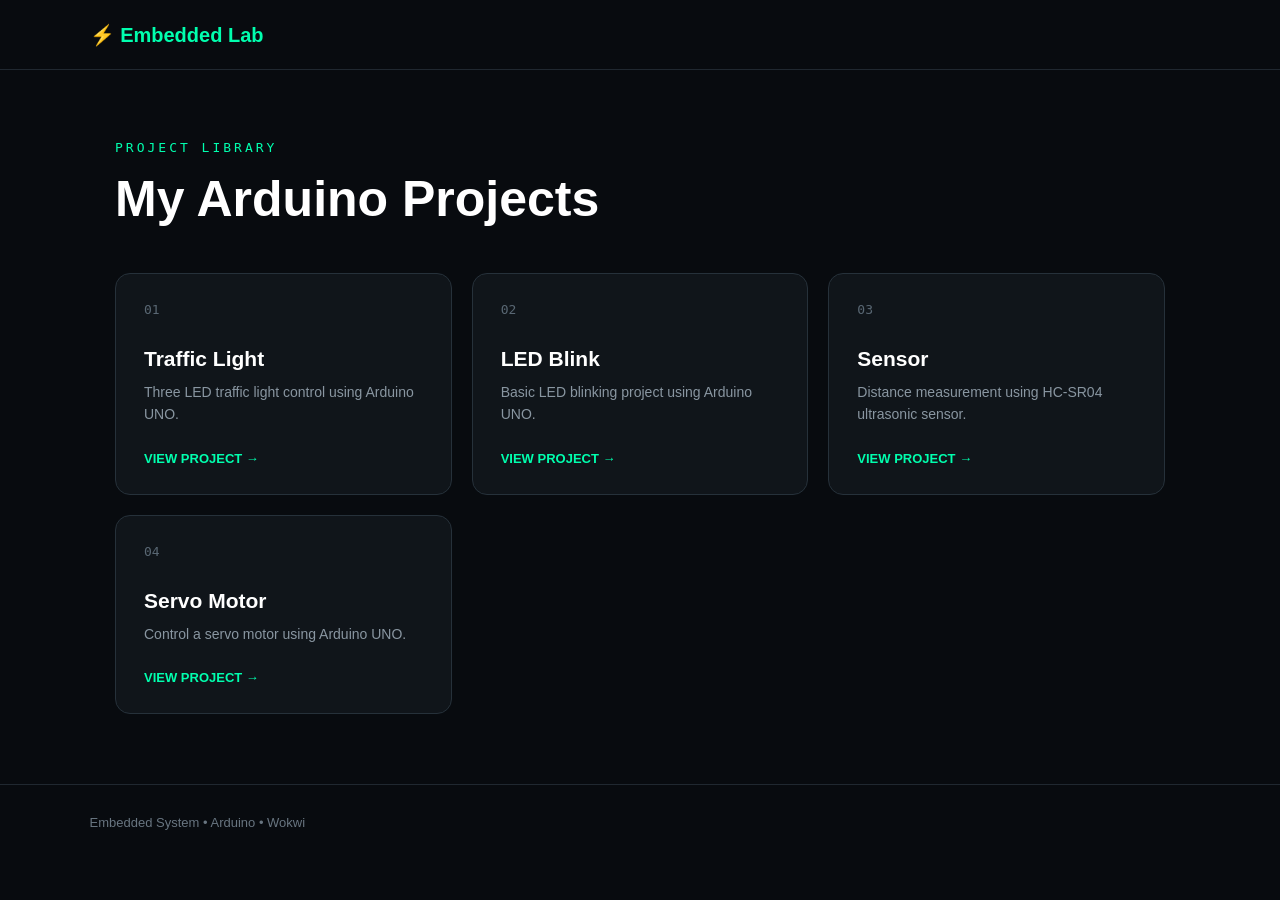
==== index.html @ adde939b "Rename ambedded_system/index.html to index.html" ====
<!DOCTYPE html>
<html lang="en">

<head>
    <meta charset="UTF-8">
    <meta name="viewport" content="width=device-width, initial-scale=1.0">

    <title>Embedded System Projects</title>

    <style>
        * {
            margin: 0;
            padding: 0;
            box-sizing: border-box;
        }

        body {
            font-family: Arial, sans-serif;
            background: #080b0f;
            color: white;
            min-height: 100vh;
        }

        header {
            height: 70px;
            display: flex;
            align-items: center;
            padding: 0 7%;
            border-bottom: 1px solid #202830;
        }

        .logo {
            color: #00ffae;
            font-size: 20px;
            font-weight: bold;
        }

        main {
            max-width: 1100px;
            margin: auto;
            padding: 70px 25px;
        }

        .small-title {
            color: #00ffae;
            font-family: monospace;
            letter-spacing: 3px;
            font-size: 13px;
            margin-bottom: 15px;
        }

        h1 {
            font-size: 50px;
            margin-bottom: 45px;
        }

        .project-list {
            display: grid;
            grid-template-columns: repeat(auto-fit, minmax(280px, 1fr));
            gap: 20px;
        }

        .project {
            display: block;
            text-decoration: none;
            color: white;

            background: #10151a;
            border: 1px solid #26313a;
            border-radius: 15px;

            padding: 28px;

            transition: 0.25s;
        }

        .project:hover {
            transform: translateY(-5px);
            border-color: #00ffae;
        }

        .project-number {
            color: #596773;
            font-family: monospace;
            font-size: 13px;
            margin-bottom: 30px;
        }

        .project h2 {
            font-size: 21px;
            margin-bottom: 10px;
        }

        .project p {
            color: #8996a1;
            line-height: 1.6;
            font-size: 14px;
        }

        .arrow {
            display: block;
            color: #00ffae;
            margin-top: 25px;
            font-size: 13px;
            font-weight: bold;
        }

        footer {
            border-top: 1px solid #202830;
            padding: 30px 7%;
            color: #687580;
            font-size: 13px;
        }

        @media (max-width: 600px) {

            main {
                padding: 50px 20px;
            }

            h1 {
                font-size: 38px;
            }

        }
    </style>

</head>


<body>

    <header>

        <div class="logo">
            ⚡ Embedded Lab
        </div>

    </header>


    <main>

        <div class="small-title">
            PROJECT LIBRARY
        </div>

        <h1>
            My Arduino Projects
        </h1>


        <div class="project-list">


            <!-- PROJECT 01 -->

            <a
                href="traffic-light.html"
                class="project"
            >

                <div class="project-number">
                    01
                </div>

                <h2>
                    Traffic Light
                </h2>

                <p>
                    Three LED traffic light control
                    using Arduino UNO.
                </p>

                <span class="arrow">
                    VIEW PROJECT →
                </span>

            </a>


            <!-- PROJECT 02 -->

            <a
                href="led-blink.html"
                class="project"
            >

                <div class="project-number">
                    02
                </div>

                <h2>
                   LED Blink
                </h2>

                <p>
                    Basic LED blinking project
                    using Arduino UNO.
                </p>

                <span class="arrow">
                    VIEW PROJECT →
                </span>

            </a>


            <!-- PROJECT 03 -->

            <a
                href="ultrasonic.html"
                class="project"
            >

                <div class="project-number">
                    03
                </div>

                <h2>
                    Sensor
                </h2>

                <p>
                    Distance measurement using
                    HC-SR04 ultrasonic sensor.
                </p>

                <span class="arrow">
                    VIEW PROJECT →
                </span>

            </a>


            <!-- PROJECT 04 -->

            <a
                href="servo-motor.html"
                class="project"
            >

                <div class="project-number">
                    04
                </div>

                <h2>
                    Servo Motor
                </h2>

                <p>
                    Control a servo motor using
                    Arduino UNO.
                </p>

                <span class="arrow">
                    VIEW PROJECT →
                </span>

            </a>


        </div>

    </main>


    <footer>

        Embedded System • Arduino • Wokwi

    </footer>


</body>

</html>
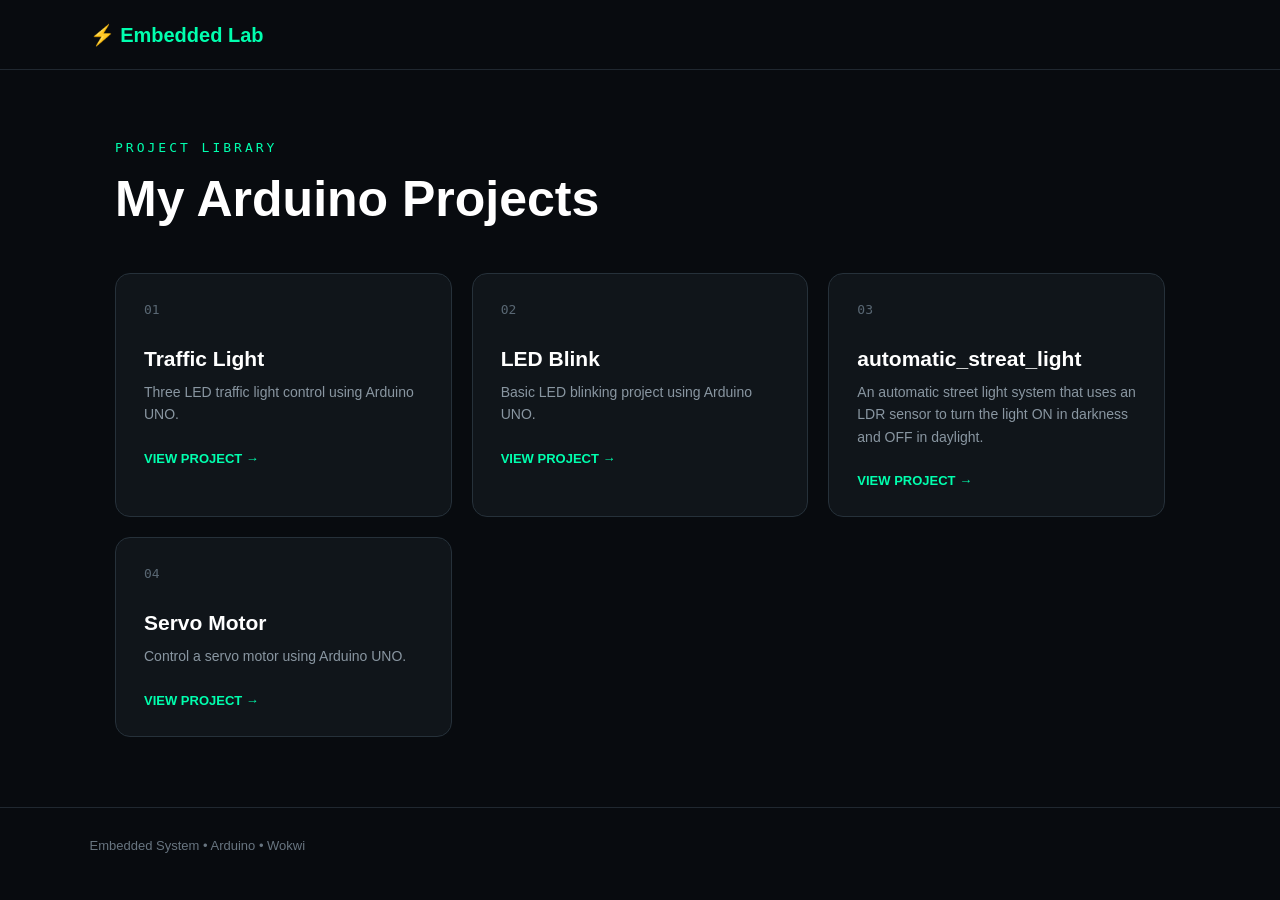
==== commit 81721d49: "Update index.html" ====
--- a/index.html
+++ b/index.html
@@ -183,7 +183,7 @@
             <!-- PROJECT 02 -->
 
             <a
-                href="led-blink.html"
+                href="led_blink.html"
                 class="project"
             >
 
@@ -210,7 +210,7 @@
             <!-- PROJECT 03 -->
 
             <a
-                href="ultrasonic.html"
+                href="automatic_streat_light.html"
                 class="project"
             >
 
@@ -219,12 +219,12 @@
                 </div>
 
                 <h2>
-                    Sensor
-                </h2>
-
-                <p>
-                    Distance measurement using
-                    HC-SR04 ultrasonic sensor.
+                    automatic_streat_light
+                </h2>
+
+                <p>
+                    An automatic street light system that uses an 
+                    LDR sensor to turn the light ON in darkness and OFF in daylight.
                 </p>
 
                 <span class="arrow">
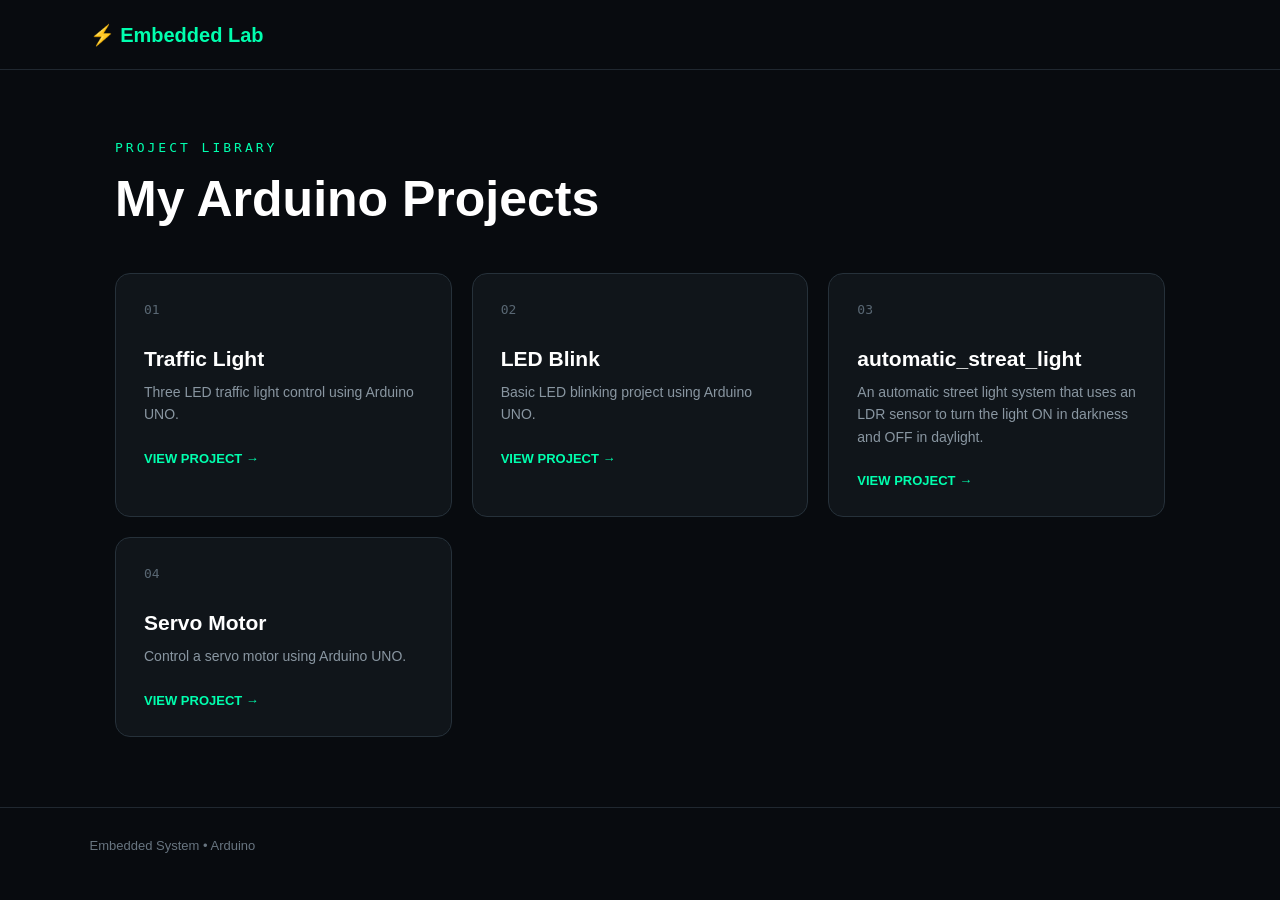
==== commit d24e17cd: "Update index.html" ====
--- a/index.html
+++ b/index.html
@@ -268,7 +268,7 @@
 
     <footer>
 
-        Embedded System • Arduino • Wokwi
+        Embedded System • Arduino 
 
     </footer>
 
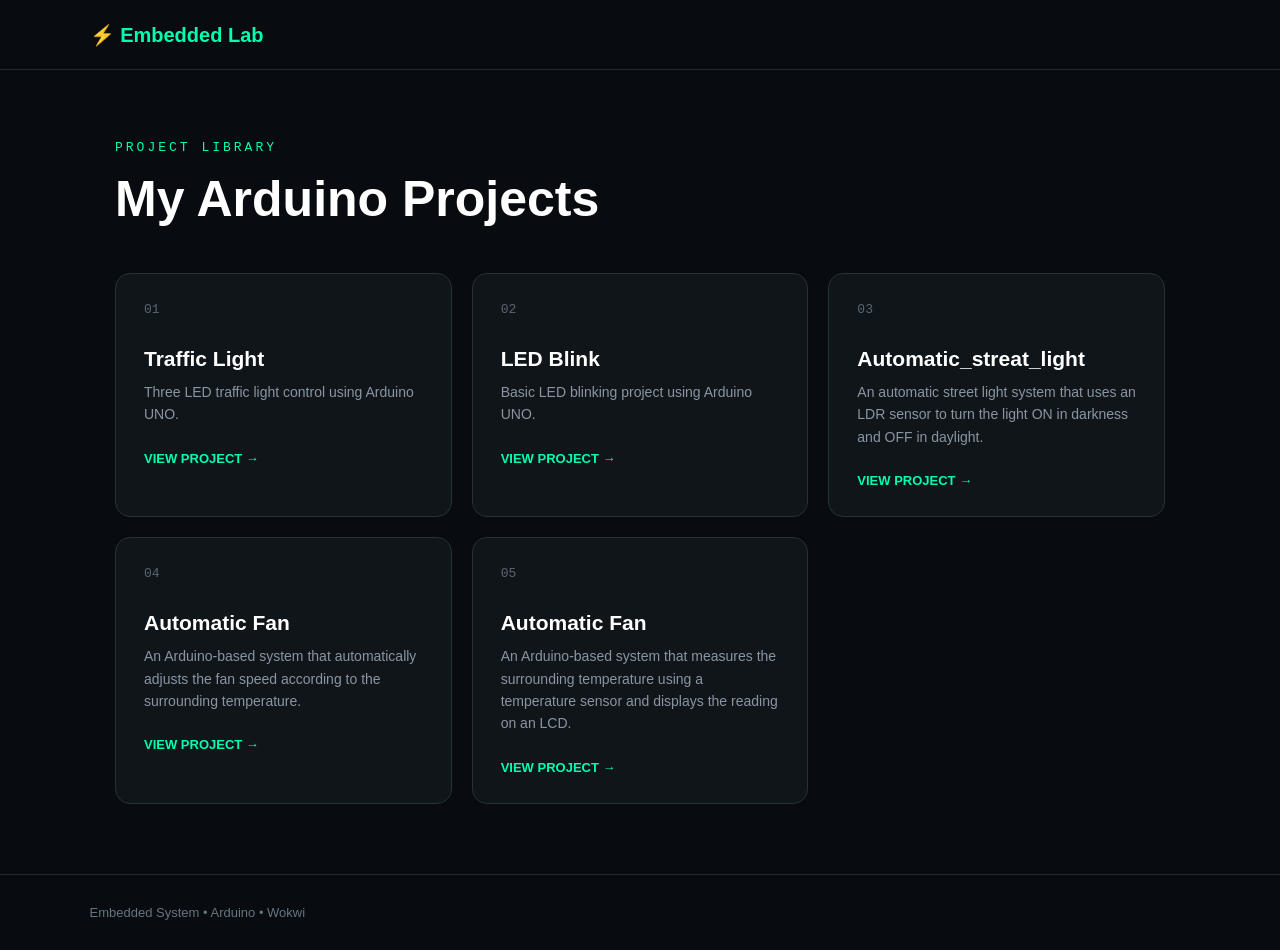
==== commit 200313b7: "Update index.html" ====
--- a/index.html
+++ b/index.html
@@ -219,7 +219,7 @@
                 </div>
 
                 <h2>
-                    automatic_streat_light
+                    Automatic_streat_light
                 </h2>
 
                 <p>
@@ -237,7 +237,7 @@
             <!-- PROJECT 04 -->
 
             <a
-                href="servo-motor.html"
+                href="automatic_fan.html"
                 class="project"
             >
 
@@ -246,12 +246,38 @@
                 </div>
 
                 <h2>
-                    Servo Motor
-                </h2>
-
-                <p>
-                    Control a servo motor using
-                    Arduino UNO.
+                    Automatic Fan
+                </h2>
+
+                <p>
+                    An Arduino-based system that automatically adjusts 
+                    the fan speed according to the surrounding temperature.
+                </p>
+
+                <span class="arrow">
+                    VIEW PROJECT →
+                </span>
+
+            </a>
+
+                        <!-- PROJECT 05 -->
+
+            <a
+                href="temperature_monitoring.html"
+                class="project"
+            >
+
+                <div class="project-number">
+                    05
+                </div>
+
+                <h2>
+                    Automatic Fan
+                </h2>
+
+                <p>
+                    An Arduino-based system that measures the surrounding 
+                    temperature using a temperature sensor and displays the reading on an LCD.
                 </p>
 
                 <span class="arrow">
@@ -268,7 +294,7 @@
 
     <footer>
 
-        Embedded System • Arduino 
+        Embedded System • Arduino • Wokwi
 
     </footer>
 
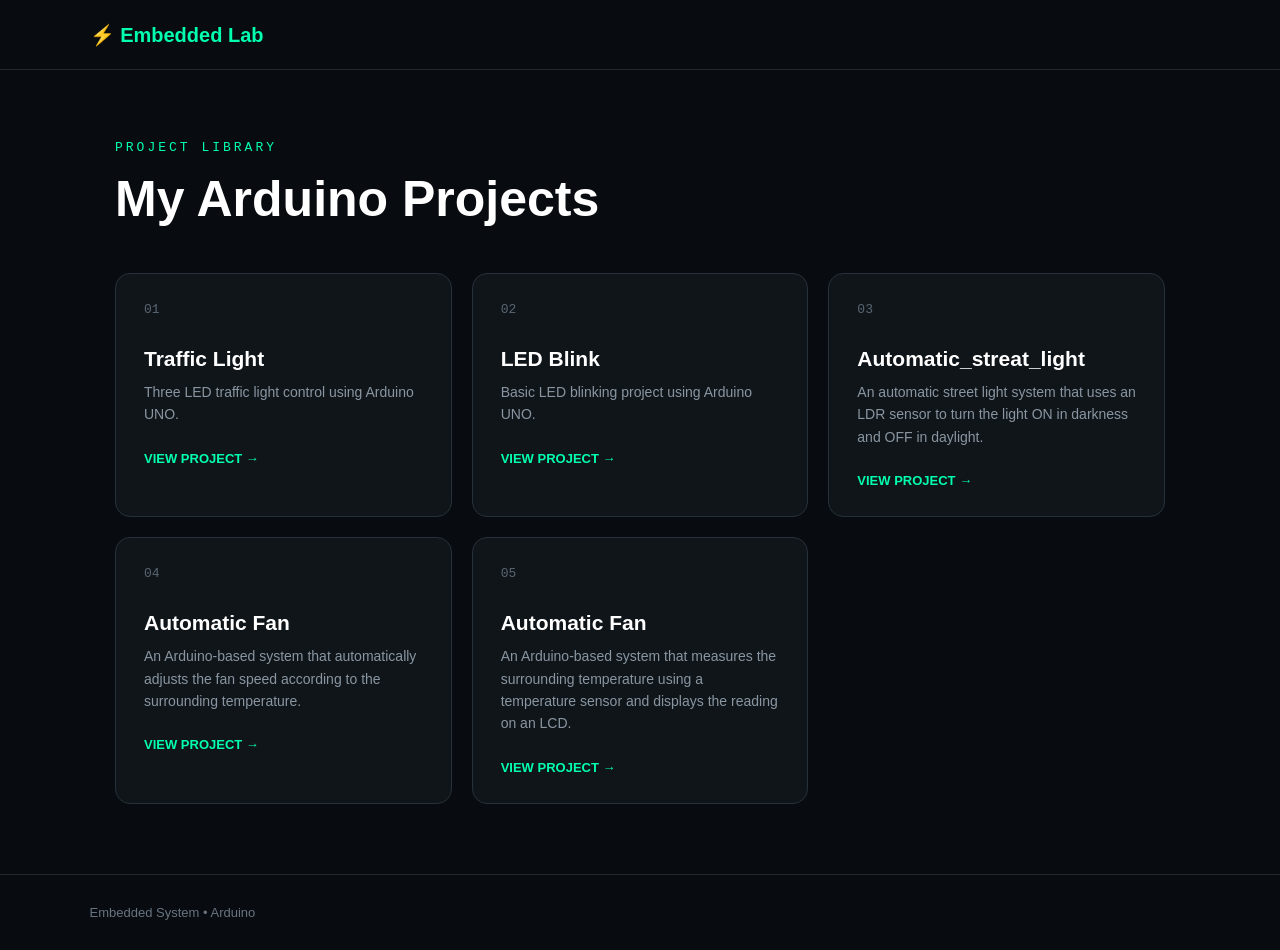
==== commit 4a99a65c: "Update index.html" ====
--- a/index.html
+++ b/index.html
@@ -294,7 +294,7 @@
 
     <footer>
 
-        Embedded System • Arduino • Wokwi
+        Embedded System • Arduino 
 
     </footer>
 
